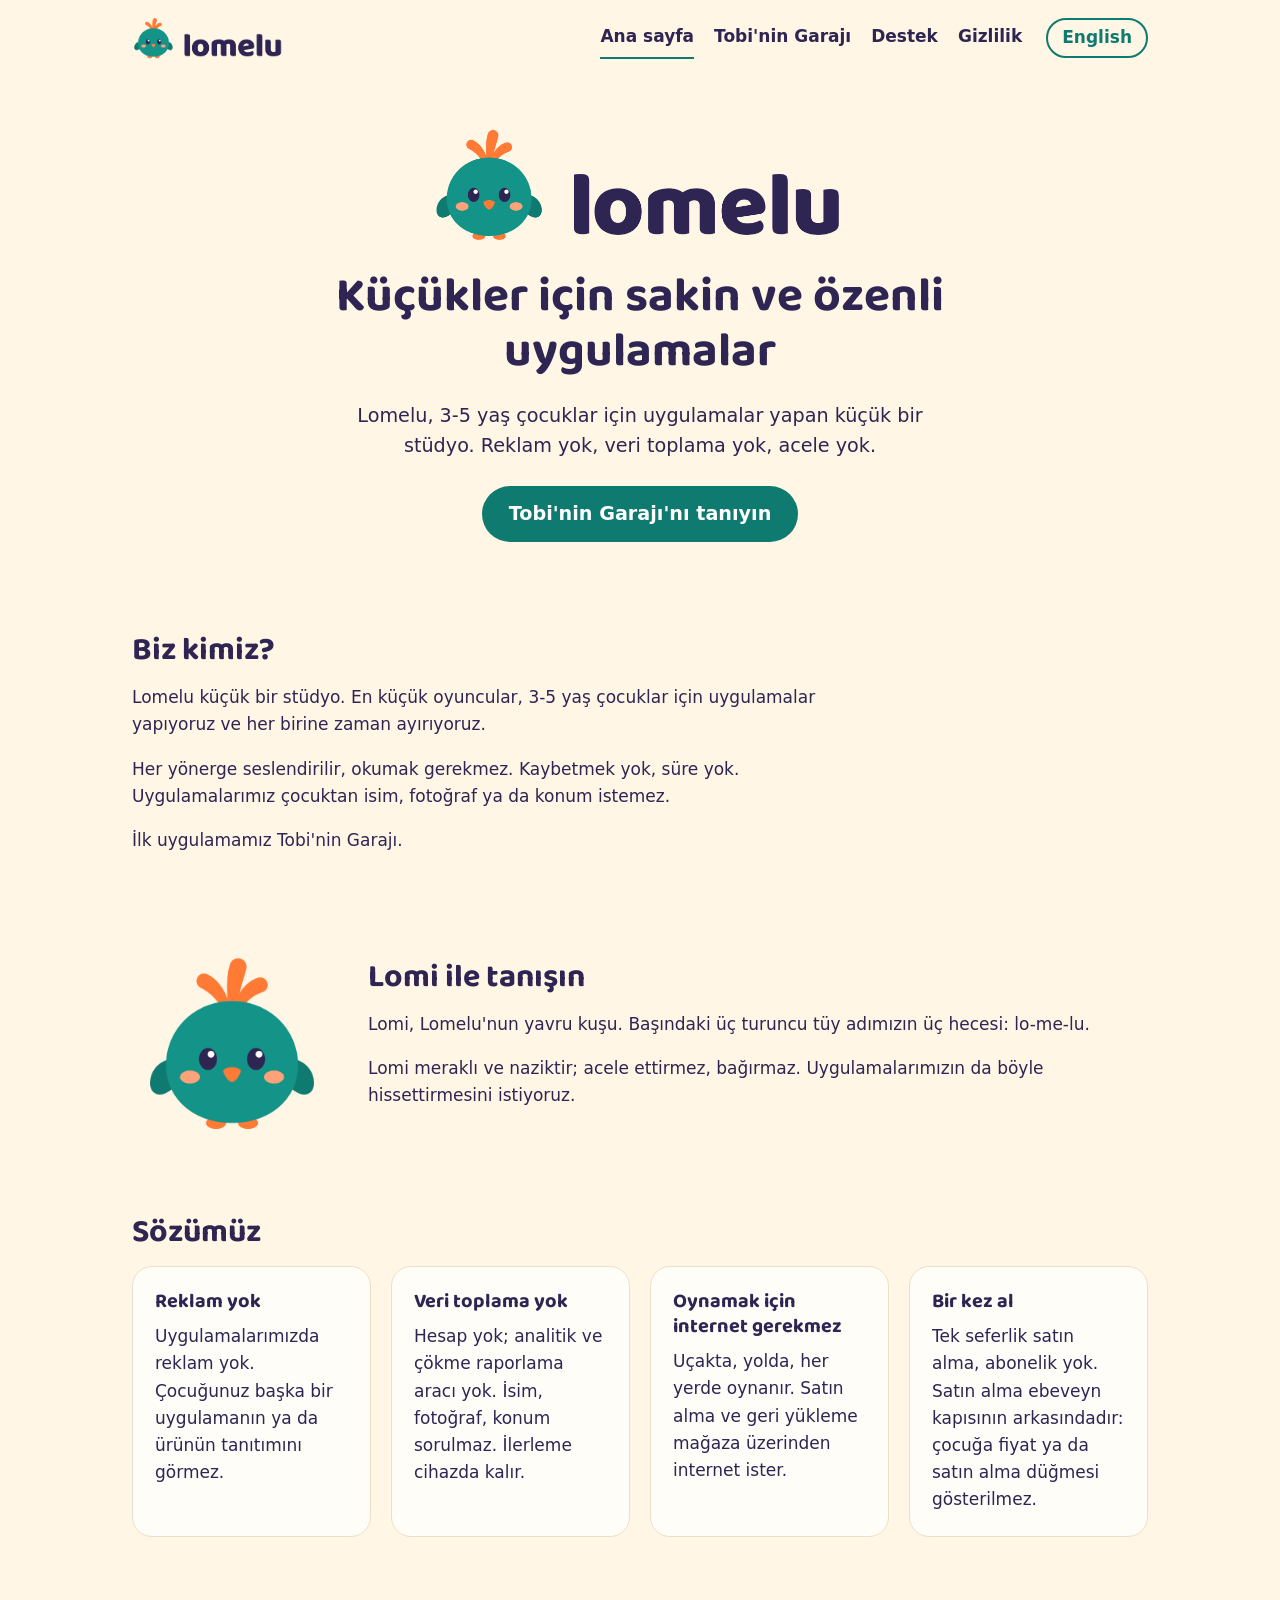
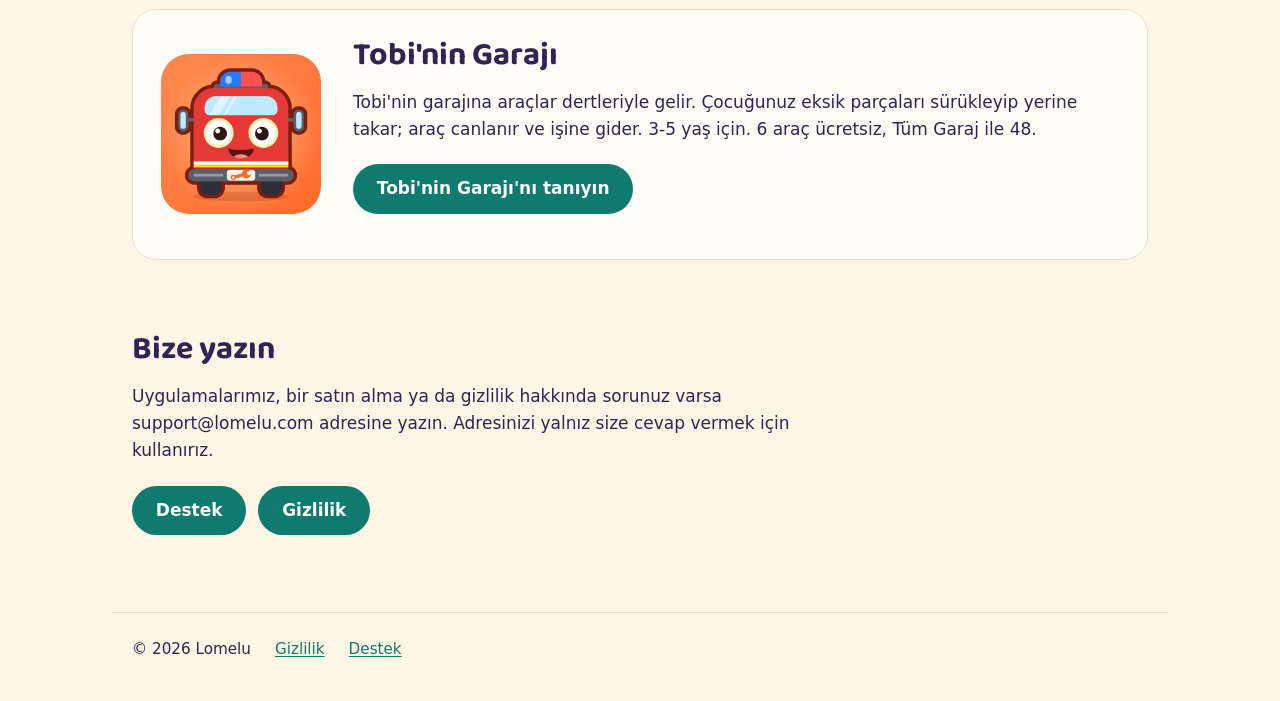
==== tr/index.html @ b3a875bd "Alan adı: lomelu.com Co-Authored-By: Claude Fable 5.1 <noreply@anthropic.com>" ====
<!doctype html>
<html lang="tr">
<head>
<meta charset="utf-8">
<meta name="viewport" content="width=device-width, initial-scale=1">
<meta http-equiv="Content-Security-Policy" content="default-src 'none'; img-src 'self'; style-src 'self'; font-src 'self'; base-uri 'none'; form-action 'none'">
<meta name="referrer" content="no-referrer">
<title>Lomelu · Küçükler için sakin ve özenli uygulamalar</title>
<meta name="description" content="Lomelu, 3-5 yaş çocuklar için uygulamalar yapan küçük bir stüdyo. Reklam yok, veri toplama yok, oynamak için internet gerekmez. İlki: Tobi&#x27;nin Garajı.">
<link rel="canonical" href="https://lomelu.com/tr">
<link rel="alternate" hreflang="en" href="https://lomelu.com/">
<link rel="alternate" hreflang="tr" href="https://lomelu.com/tr">
<link rel="alternate" hreflang="x-default" href="https://lomelu.com/">
<meta property="og:type" content="website">
<meta property="og:site_name" content="Lomelu">
<meta property="og:title" content="Lomelu · Küçükler için sakin ve özenli uygulamalar">
<meta property="og:description" content="Lomelu, 3-5 yaş çocuklar için uygulamalar yapan küçük bir stüdyo. Reklam yok, veri toplama yok, oynamak için internet gerekmez. İlki: Tobi&#x27;nin Garajı.">
<meta property="og:url" content="https://lomelu.com/tr">
<meta property="og:image" content="https://lomelu.com/assets/brand/lomelu-og-1200x630.png">
<meta name="twitter:card" content="summary_large_image">
<link rel="icon" href="/favicon.ico" sizes="any">
<link rel="icon" type="image/png" sizes="48x48" href="/favicon-48.png">
<link rel="apple-touch-icon" href="/apple-touch-icon.png">
<link rel="stylesheet" href="/assets/site.css">
</head>
<body class="page-home">
<a class="skip" href="#main">İçeriğe geç</a>
<header class="site-header">
<a class="logo" href="/tr"><img class="logo-image" src="/assets/brand/lomelu-header-240.png" alt="Lomelu" width="835" height="240"></a>
<nav aria-label="Ana menü"><a href="/tr" aria-current="page">Ana sayfa</a><a href="/tr/tobis-garage">Tobi&#x27;nin Garajı</a><a href="/tr/destek">Destek</a><a href="/tr/gizlilik">Gizlilik</a></nav>
<a class="lang" href="/" lang="en" hreflang="en">English</a>
</header>
<main id="main">
<section class="hero hero-brand"><img class="hero-logo" src="/assets/brand/lomelu-header-240.png" alt="Lomelu" width="835" height="240">
<div class="hero-text"><h1>Küçükler için sakin ve özenli uygulamalar</h1>
<p>Lomelu, 3-5 yaş çocuklar için uygulamalar yapan küçük bir stüdyo. Reklam yok, veri toplama yok, acele yok.</p>
<p class="buttons"><a class="button" href="/tr/tobis-garage">Tobi&#x27;nin Garajı&#x27;nı tanıyın</a></p></div></section>
<section class="about"><div><h2>Biz kimiz?</h2>
<p>Lomelu küçük bir stüdyo. En küçük oyuncular, 3-5 yaş çocuklar için uygulamalar yapıyoruz ve her birine zaman ayırıyoruz.</p>
<p>Her yönerge seslendirilir, okumak gerekmez. Kaybetmek yok, süre yok. Uygulamalarımız çocuktan isim, fotoğraf ya da konum istemez.</p>
<p>İlk uygulamamız Tobi'nin Garajı.</p></div></section>
<section class="about with-image"><img class="about-image" src="/assets/brand/lomelu-symbol-512.png" alt="Lomi: başında üç turuncu tüy olan, yuvarlak, deniz yeşili yavru kuş" width="512" height="512" loading="lazy" decoding="async"><div><h2>Lomi ile tanışın</h2>
<p>Lomi, Lomelu'nun yavru kuşu. Başındaki üç turuncu tüy adımızın üç hecesi: lo-me-lu.</p>
<p>Lomi meraklı ve naziktir; acele ettirmez, bağırmaz. Uygulamalarımızın da böyle hissettirmesini istiyoruz.</p></div></section>
<section class="content"><h2>Sözümüz</h2>
<div class="cards"><div class="item"><h3>Reklam yok</h3>
<p>Uygulamalarımızda reklam yok. Çocuğunuz başka bir uygulamanın ya da ürünün tanıtımını görmez.</p></div><div class="item"><h3>Veri toplama yok</h3>
<p>Hesap yok; analitik ve çökme raporlama aracı yok. İsim, fotoğraf, konum sorulmaz. İlerleme cihazda kalır.</p></div><div class="item"><h3>Oynamak için internet gerekmez</h3>
<p>Uçakta, yolda, her yerde oynanır. Satın alma ve geri yükleme mağaza üzerinden internet ister.</p></div><div class="item"><h3>Bir kez al</h3>
<p>Tek seferlik satın alma, abonelik yok. Satın alma ebeveyn kapısının arkasındadır: çocuğa fiyat ya da satın alma düğmesi gösterilmez.</p></div></div>
</section>
<section class="text card with-image"><img class="card-image" src="/assets/play/icon_512.png" alt="Tobi&#x27;nin Garajı uygulama ikonu: gülen kırmızı itfaiye" width="512" height="512" loading="lazy" decoding="async"><div><h2>Tobi&#x27;nin Garajı</h2>
<p>Tobi'nin garajına araçlar dertleriyle gelir. Çocuğunuz eksik parçaları sürükleyip yerine takar; araç canlanır ve işine gider. 3-5 yaş için. 6 araç ücretsiz, Tüm Garaj ile 48.</p>
<p class="buttons"><a class="button" href="/tr/tobis-garage">Tobi&#x27;nin Garajı&#x27;nı tanıyın</a></p></div></section>
<section class="text"><h2>Bize yazın</h2>
<p>Uygulamalarımız, bir satın alma ya da gizlilik hakkında sorunuz varsa support@lomelu.com adresine yazın. Adresinizi yalnız size cevap vermek için kullanırız.</p>
<p class="buttons"><a class="button" href="/tr/destek">Destek</a><a class="button" href="/tr/gizlilik">Gizlilik</a></p></section>
</main>
<footer class="site-footer"><span>© 2026 Lomelu</span><a href="/tr/gizlilik">Gizlilik</a><a href="/tr/destek">Destek</a></footer>
</body>
</html>
---- assets/site.css ----
/* lomelu.com: tek stil dosyası. Renkler docs/brand.md "Renkler":
   zemin krem, metin gece moru, bağlantı ve düğme koyu yeşil. */
@font-face {
  font-family: "Baloo 2";
  src: url("/assets/fonts/baloo2-700.woff2") format("woff2");
  font-weight: 700;
  font-display: swap;
}

:root {
  color-scheme: light;
  --cream: #fff6e5;
  --ink: #2e2553;
  --green: #0f7a70;
  --card: #fffdf8;
  --line: #ecdfc6;
  --display: "Baloo 2", ui-rounded, "Nunito", system-ui, -apple-system, "Segoe UI", Roboto, sans-serif;
}

* { box-sizing: border-box; }
html { -webkit-text-size-adjust: 100%; }

body {
  margin: 0;
  background: var(--cream);
  color: var(--ink);
  font: 400 1.0625rem/1.6 system-ui, -apple-system, "Segoe UI", Roboto, "Helvetica Neue", Arial, sans-serif;
}

h1, h2, h3 { font-family: var(--display); font-weight: 700; line-height: 1.15; margin: 0 0 0.45em; }
h1 { font-size: clamp(2rem, 5vw, 3rem); }
h2 { font-size: clamp(1.5rem, 3.5vw, 2rem); }
h3 { font-size: 1.25rem; line-height: 1.25; }
p, ul { margin: 0 0 1em; }
ul { padding-left: 1.25em; }
li { margin-bottom: 0.4em; }
img { max-width: 100%; height: auto; display: block; }
a { color: var(--green); text-underline-offset: 0.15em; }
a:focus-visible { outline: 3px solid var(--green); outline-offset: 3px; border-radius: 6px; }

.skip { position: absolute; left: -999px; top: 0; background: var(--card); padding: 0.5em 1em; z-index: 2; }
.skip:focus { left: 8px; top: 8px; }

.site-header, main, .site-footer { max-width: 66rem; margin: 0 auto; padding-left: 20px; padding-right: 20px; }

.site-header { display: flex; flex-wrap: wrap; align-items: center; gap: 8px 24px; padding-top: 16px; padding-bottom: 16px; }
.logo-image { height: 44px; width: auto; }
.site-header nav { display: flex; flex-wrap: wrap; gap: 4px 20px; margin-left: auto; }
.site-header nav a { color: var(--ink); text-decoration: none; font-weight: 600; padding: 6px 0; border-bottom: 2px solid transparent; }
.site-header nav a:hover, .site-header nav a[aria-current="page"] { border-bottom-color: var(--green); }
.lang { border: 2px solid var(--green); border-radius: 999px; padding: 4px 14px; text-decoration: none; font-weight: 600; }

main > section { padding: 36px 0; }

.hero-brand { text-align: center; padding-top: 48px; }
.hero-logo { width: min(420px, 80%); margin: 0 auto 24px; }
.hero-brand .hero-text { max-width: 40rem; margin: 0 auto; }
.hero-brand p { font-size: 1.2rem; }

.hero-app { display: grid; gap: 28px; align-items: center; }
.hero-app p { font-size: 1.2rem; }

.shot { border-radius: 18px; border: 1px solid var(--line); background: var(--card); }

.buttons { display: flex; flex-wrap: wrap; gap: 12px; margin-top: 1.25em; }
.hero-brand .buttons { justify-content: center; }
.button { display: inline-block; background: var(--green); color: #fff; text-decoration: none; font-weight: 600; padding: 0.65em 1.4em; border-radius: 999px; }
.button:hover { filter: brightness(1.08); }
.button.quiet { background: transparent; color: var(--green); border: 2px solid var(--green); }

.about, .text { max-width: 46rem; }
.about.with-image, .text.with-image { display: grid; gap: 24px; align-items: center; max-width: none; }
.about-image { width: 200px; }
.card-image { width: 160px; border-radius: 28px; }
.card { background: var(--card); border: 1px solid var(--line); border-radius: 24px; padding: 28px !important; margin: 36px 0; }

.cards, .features { display: grid; gap: 20px; }
.item { background: var(--card); border: 1px solid var(--line); border-radius: 20px; padding: 22px; }
.item p:last-child, .item ul:last-child { margin-bottom: 0; }
.features .shot { margin-bottom: 16px; border-radius: 12px; }

.faq { max-width: 46rem; }
.faq .item { background: none; border: 0; border-top: 1px solid var(--line); border-radius: 0; padding: 20px 0 6px; }

.gallery { display: grid; gap: 16px; }
.links { border-top: 1px solid var(--line); }

.site-footer { display: flex; flex-wrap: wrap; gap: 8px 24px; padding-top: 24px; padding-bottom: 40px; font-size: 0.95rem; border-top: 1px solid var(--line); margin-top: 24px; }

@media (min-width: 640px) {
  .cards, .features, .gallery { grid-template-columns: repeat(2, 1fr); }
  .about.with-image { grid-template-columns: 200px 1fr; gap: 36px; }
  .text.with-image { grid-template-columns: 160px 1fr; gap: 32px; }
}

@media (min-width: 900px) {
  .hero-app { grid-template-columns: 5fr 6fr; gap: 40px; }
  .cards { grid-template-columns: repeat(3, 1fr); }
  .page-home .cards { grid-template-columns: repeat(4, 1fr); }
  .gallery { grid-template-columns: repeat(3, 1fr); }
}
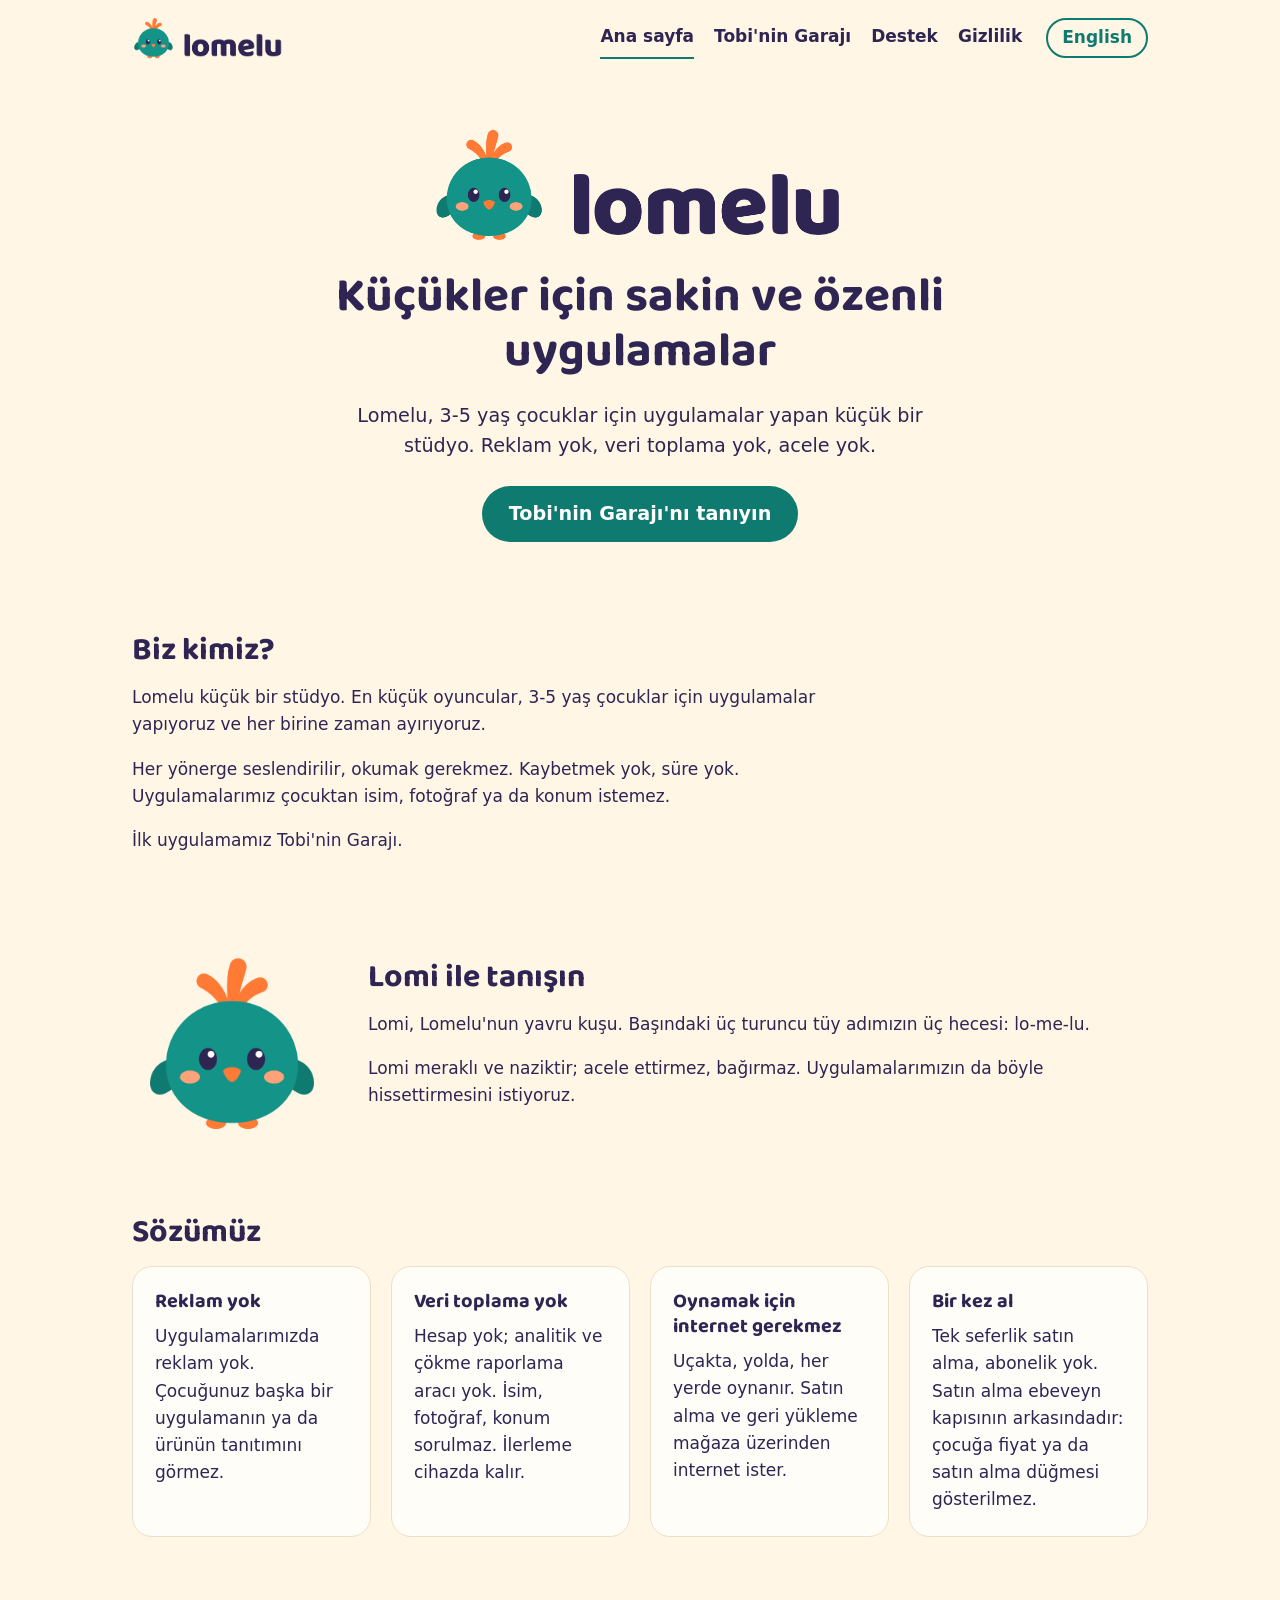
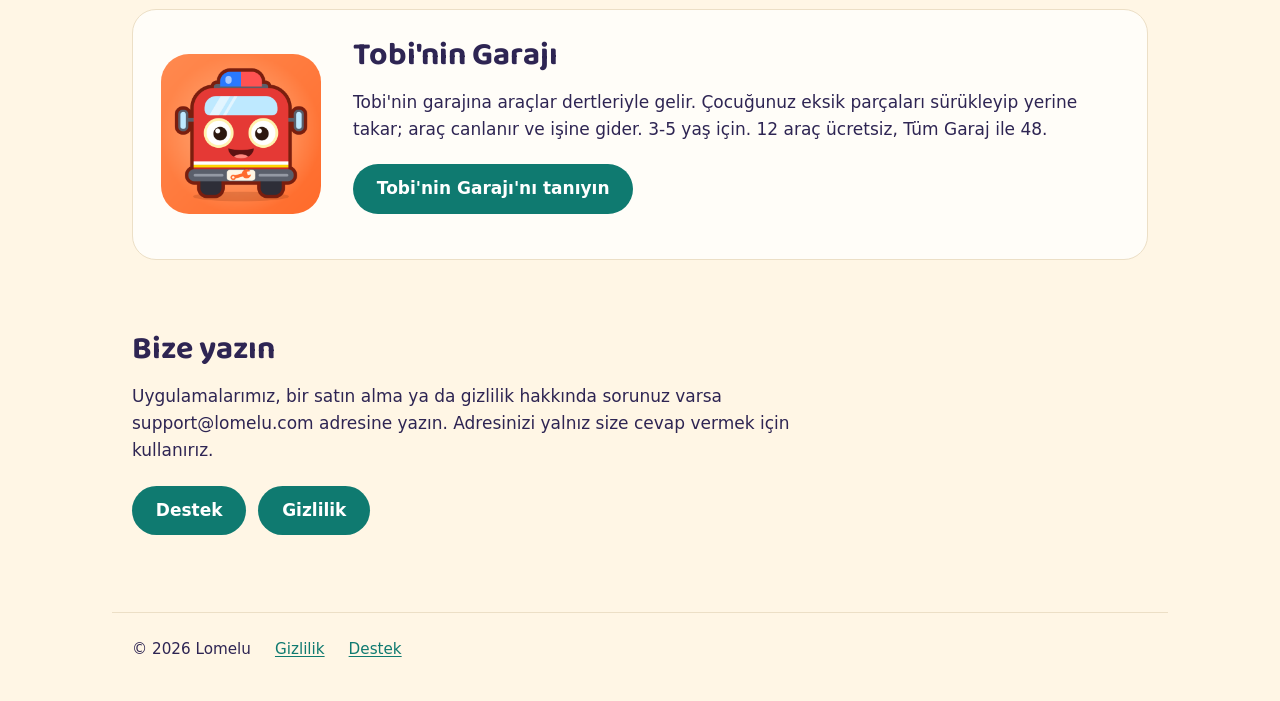
==== commit 84ad67c1: "Site: 2026-10-07" ====
--- a/tr/index.html
+++ b/tr/index.html
@@ -50,7 +50,7 @@
 <p>Tek seferlik satın alma, abonelik yok. Satın alma ebeveyn kapısının arkasındadır: çocuğa fiyat ya da satın alma düğmesi gösterilmez.</p></div></div>
 </section>
 <section class="text card with-image"><img class="card-image" src="/assets/play/icon_512.png" alt="Tobi&#x27;nin Garajı uygulama ikonu: gülen kırmızı itfaiye" width="512" height="512" loading="lazy" decoding="async"><div><h2>Tobi&#x27;nin Garajı</h2>
-<p>Tobi'nin garajına araçlar dertleriyle gelir. Çocuğunuz eksik parçaları sürükleyip yerine takar; araç canlanır ve işine gider. 3-5 yaş için. 6 araç ücretsiz, Tüm Garaj ile 48.</p>
+<p>Tobi'nin garajına araçlar dertleriyle gelir. Çocuğunuz eksik parçaları sürükleyip yerine takar; araç canlanır ve işine gider. 3-5 yaş için. 12 araç ücretsiz, Tüm Garaj ile 48.</p>
 <p class="buttons"><a class="button" href="/tr/tobis-garage">Tobi&#x27;nin Garajı&#x27;nı tanıyın</a></p></div></section>
 <section class="text"><h2>Bize yazın</h2>
 <p>Uygulamalarımız, bir satın alma ya da gizlilik hakkında sorunuz varsa support@lomelu.com adresine yazın. Adresinizi yalnız size cevap vermek için kullanırız.</p>
